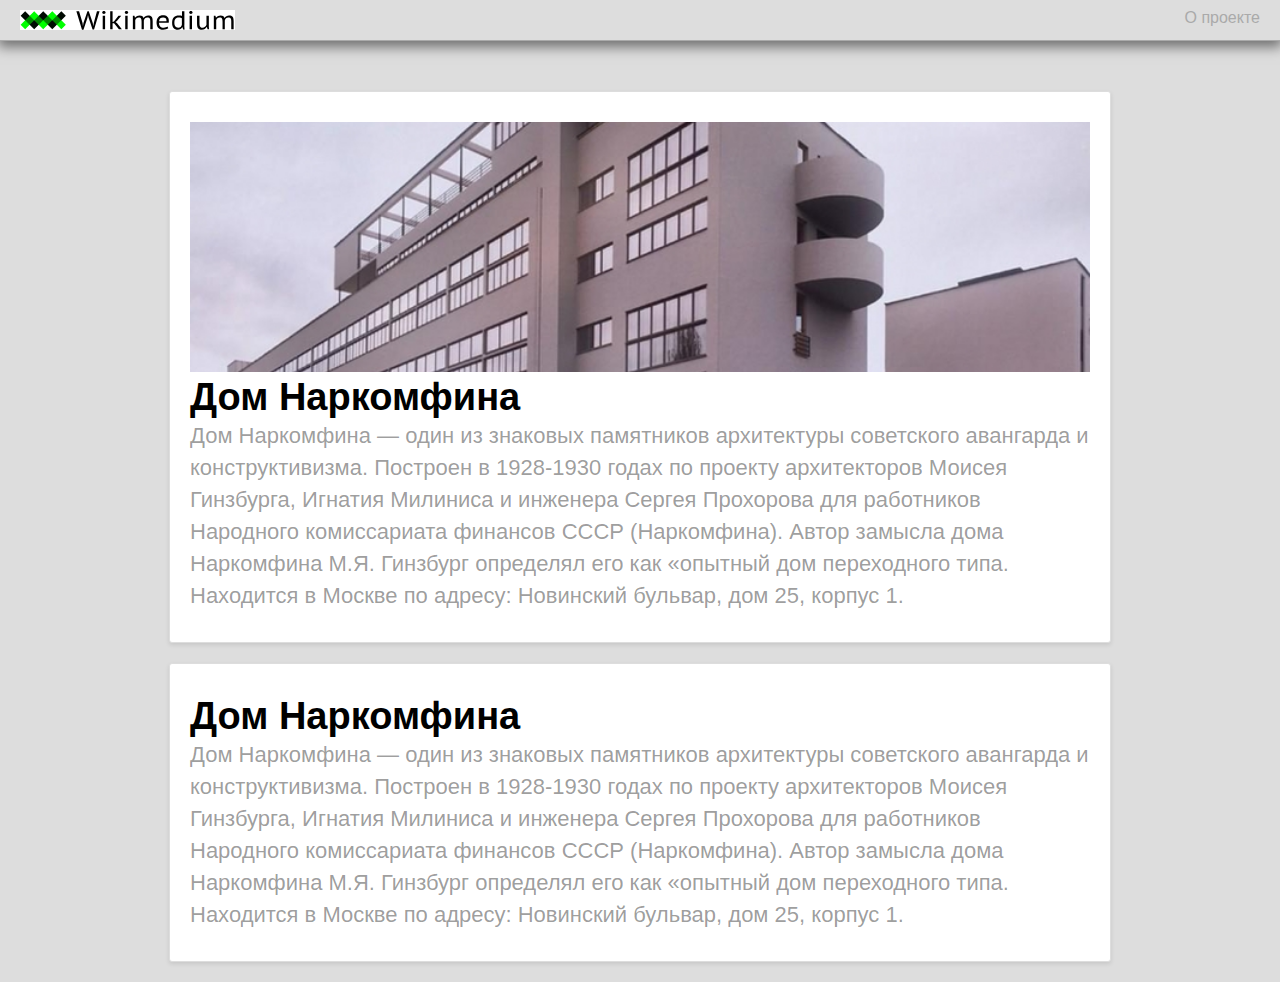
==== index.html @ 47591247 "Add files via upload" ====
<!DOCTYPE html>
<html lang="en">
<head>
  <meta charset="UTF-8">
  <link rel="stylesheet" href="stylesheets/style.css">
  <meta name="viewport" content="width=device-width">
  <meta property="og:type" content="article">
  <meta property="og:url" content="{page_url}">
  <meta property="og:title" content="{title}">
  <meta property="og:description" content="{description}">
  <meta property="og:image" content="{image_url}">
  <title>Главная</title>
</head>
  <body>
    <div class="menubar">
      <a href= "index.html"><img src="images/logo.svg" alt=""></a>
      <a href= "about.html">О проекте</a>
      </div>
      <div class="index-item">
        <img src="images/narkomfin.jpg" alt="Фотография дома Наркомфина">
        <h1>Дом Наркомфина</h1>
        <p>Дом Наркомфина — один из знаковых памятников архитектуры советского авангарда и конструктивизма. Построен в 1928-1930 годах по проекту архитекторов Моисея Гинзбурга, Игнатия Милиниса и инженера
        Сергея Прохорова для работников Народного комиссариата финансов СССР (Наркомфина). Автор замысла дома Наркомфина М.Я. Гинзбург определял его как «опытный дом переходного типа. Находится в Москве по
        адресу: Новинский бульвар, дом 25, корпус 1.</p>
        <a href="narkomfin.html"></a>
      </div>
      <div class="index-item">
        <h1>Дом Наркомфина</h1>
        <p>Дом Наркомфина — один из знаковых памятников архитектуры советского авангарда и конструктивизма. Построен в 1928-1930 годах по проекту архитекторов Моисея Гинзбурга, Игнатия Милиниса и инженера
        Сергея Прохорова для работников Народного комиссариата финансов СССР (Наркомфина). Автор замысла дома Наркомфина М.Я. Гинзбург определял его как «опытный дом переходного типа. Находится в Москве по
        адресу: Новинский бульвар, дом 25, корпус 1.</p>
        <a href="narkomfin.html"></a>
    </div>
  </body>
</html>
---- stylesheets/style.css ----
@import 'reset.css';
@import url('https://fonts.googleapis.com/css2?family=IBM+Plex+Sans:wgth@600&display=swap');
@import url('https://fonts.googleapis.com/css2?family=PT+Sans+Caption&display=swap');
@import 'layout.css';
@import "content.css";
@import 'sidebar.css';
@import 'index.css';
@import 'responsive.css';
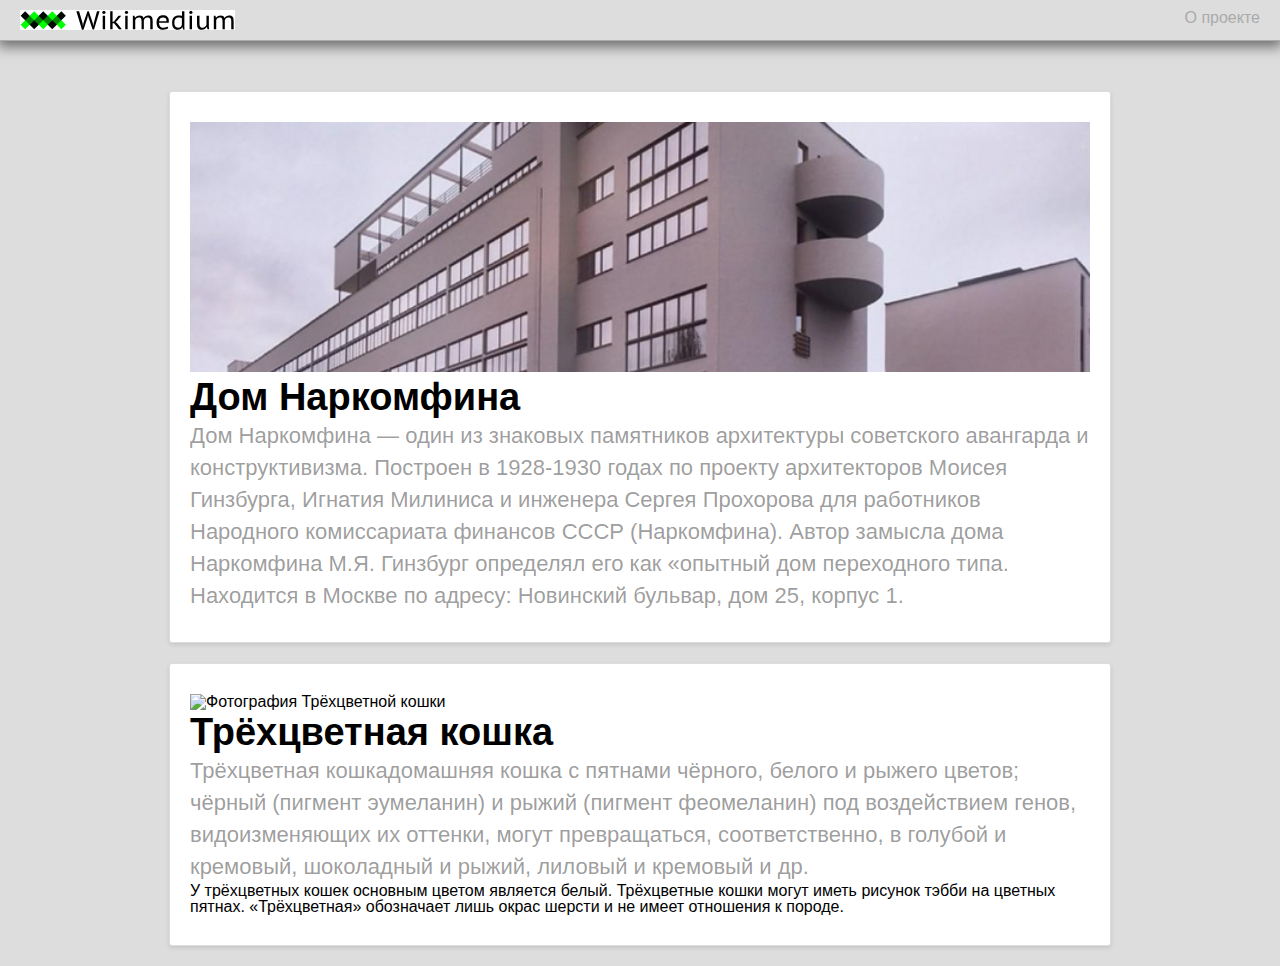
==== commit 5deb2745: "Update index.html" ====
--- a/index.html
+++ b/index.html
@@ -25,11 +25,12 @@
         <a href="narkomfin.html"></a>
       </div>
       <div class="index-item">
-        <h1>Дом Наркомфина</h1>
-        <p>Дом Наркомфина — один из знаковых памятников архитектуры советского авангарда и конструктивизма. Построен в 1928-1930 годах по проекту архитекторов Моисея Гинзбурга, Игнатия Милиниса и инженера
-        Сергея Прохорова для работников Народного комиссариата финансов СССР (Наркомфина). Автор замысла дома Наркомфина М.Я. Гинзбург определял его как «опытный дом переходного типа. Находится в Москве по
-        адресу: Новинский бульвар, дом 25, корпус 1.</p>
-        <a href="narkomfin.html"></a>
+         <img src="images/cat1.jpg" alt="Фотография Трёхцветной кошки">
+        <h1>Трёхцветная кошка</h1>
+        <p>Трёхцветная кошкадомашняя кошка с пятнами чёрного, белого и рыжего цветов; чёрный (пигмент эумеланин) и рыжий (пигмент феомеланин) под воздействием генов, видоизменяющих их оттенки, могут превращаться, соответственно, в голубой и кремовый, шоколадный и рыжий, лиловый и кремовый и др.</p>
+        У трёхцветных кошек основным цветом является белый. Трёхцветные кошки могут иметь рисунок тэбби на цветных пятнах.
+        «Трёхцветная» обозначает лишь окрас шерсти и не имеет отношения к породе.</p>
+        <a href="cats.html"></a>
     </div>
   </body>
 </html>
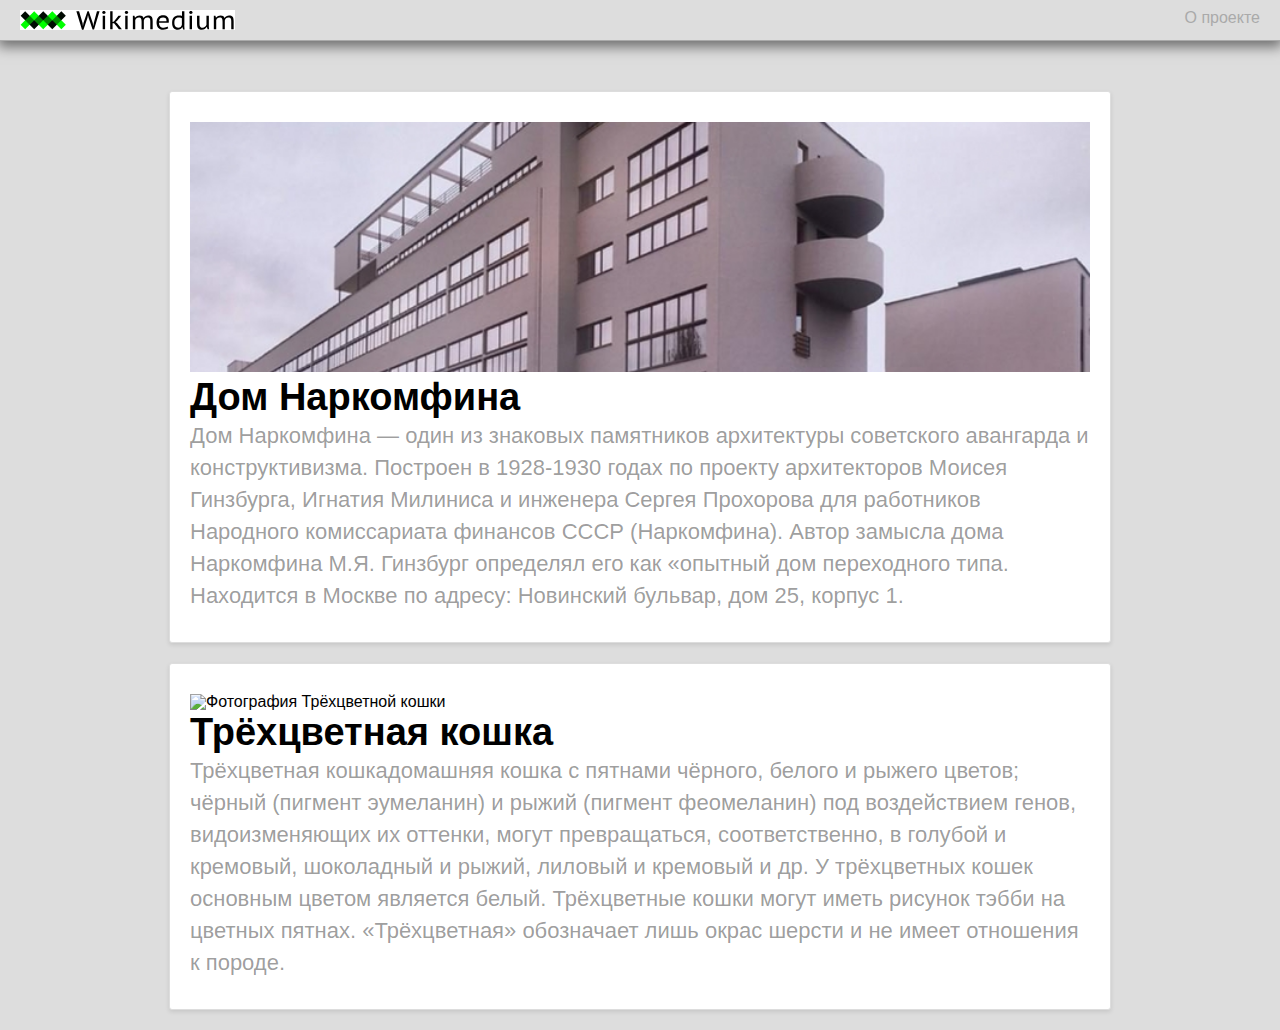
==== commit 6d41e2e9: "Update index.html" ====
--- a/index.html
+++ b/index.html
@@ -5,10 +5,10 @@
   <link rel="stylesheet" href="stylesheets/style.css">
   <meta name="viewport" content="width=device-width">
   <meta property="og:type" content="article">
-  <meta property="og:url" content="{page_url}">
-  <meta property="og:title" content="{title}">
-  <meta property="og:description" content="{description}">
-  <meta property="og:image" content="{image_url}">
+  <meta property="og:url" content="jullieee.github.io/wikimedium/">
+  <meta property="og:title" content="Wikimedium">
+  <meta property="og:description" content="Учебный проект для вёрстки сайта с использованием HTML/CSS">
+  <meta property="og:image" content="https://jullieee.github.io/wikimedium/images/narkomfin.jpg">
   <title>Главная</title>
 </head>
   <body>
@@ -25,11 +25,10 @@
         <a href="narkomfin.html"></a>
       </div>
       <div class="index-item">
-         <img src="images/cat1.jpg" alt="Фотография Трёхцветной кошки">
+        <img src="images/cat1.jpg" alt="Фотография Трёхцветной кошки">
         <h1>Трёхцветная кошка</h1>
-        <p>Трёхцветная кошкадомашняя кошка с пятнами чёрного, белого и рыжего цветов; чёрный (пигмент эумеланин) и рыжий (пигмент феомеланин) под воздействием генов, видоизменяющих их оттенки, могут превращаться, соответственно, в голубой и кремовый, шоколадный и рыжий, лиловый и кремовый и др.</p>
-        У трёхцветных кошек основным цветом является белый. Трёхцветные кошки могут иметь рисунок тэбби на цветных пятнах.
-        «Трёхцветная» обозначает лишь окрас шерсти и не имеет отношения к породе.</p>
+        <p>Трёхцветная кошкадомашняя кошка с пятнами чёрного, белого и рыжего цветов; чёрный (пигмент эумеланин) и рыжий (пигмент феомеланин) под воздействием генов, видоизменяющих их оттенки, могут превращаться, соответственно, в голубой и кремовый, шоколадный и рыжий, лиловый и кремовый и др.
+        У трёхцветных кошек основным цветом является белый. Трёхцветные кошки могут иметь рисунок тэбби на цветных пятнах. «Трёхцветная» обозначает лишь окрас шерсти и не имеет отношения к породе.</p>
         <a href="cats.html"></a>
     </div>
   </body>
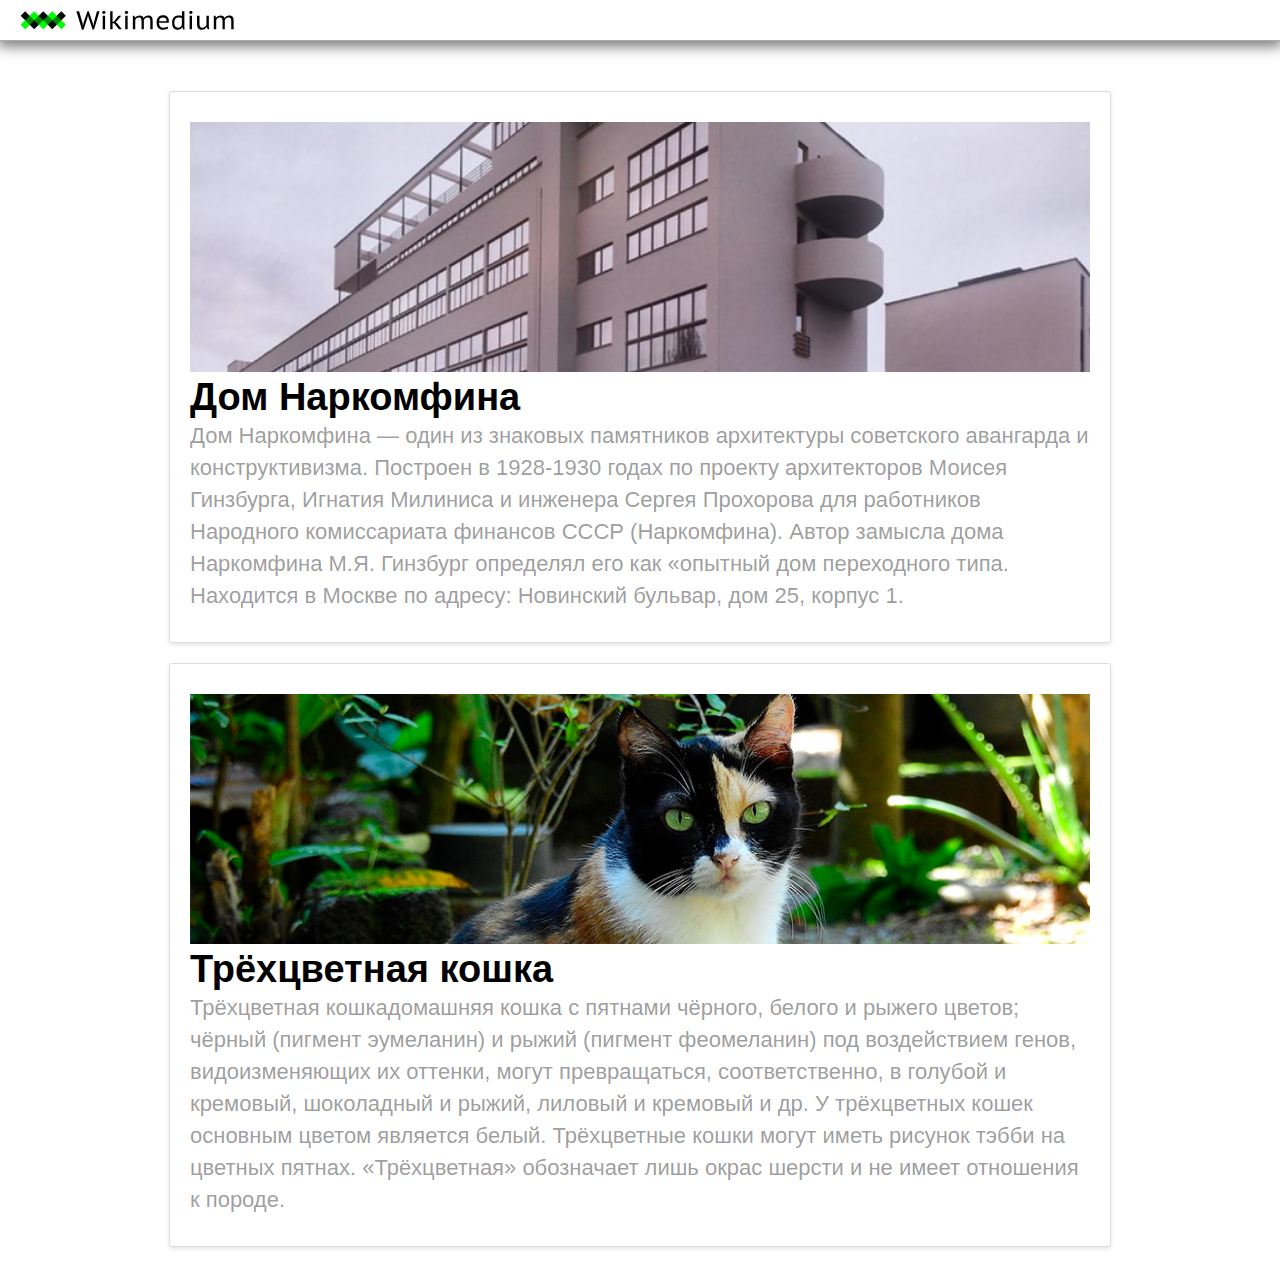
==== commit a370338e: "Add files via upload" ====
--- a/index.html
+++ b/index.html
@@ -12,9 +12,14 @@
   <title>Главная</title>
 </head>
   <body>
+    <style media="screen">
+    body {
+      background: white;
+    }
+    </style>
     <div class="menubar">
       <a href= "index.html"><img src="images/logo.svg" alt=""></a>
-      <a href= "about.html">О проекте</a>
+      <!-- <a href= "about.html">О проекте</a> -->
       </div>
       <div class="index-item">
         <img src="images/narkomfin.jpg" alt="Фотография дома Наркомфина">
